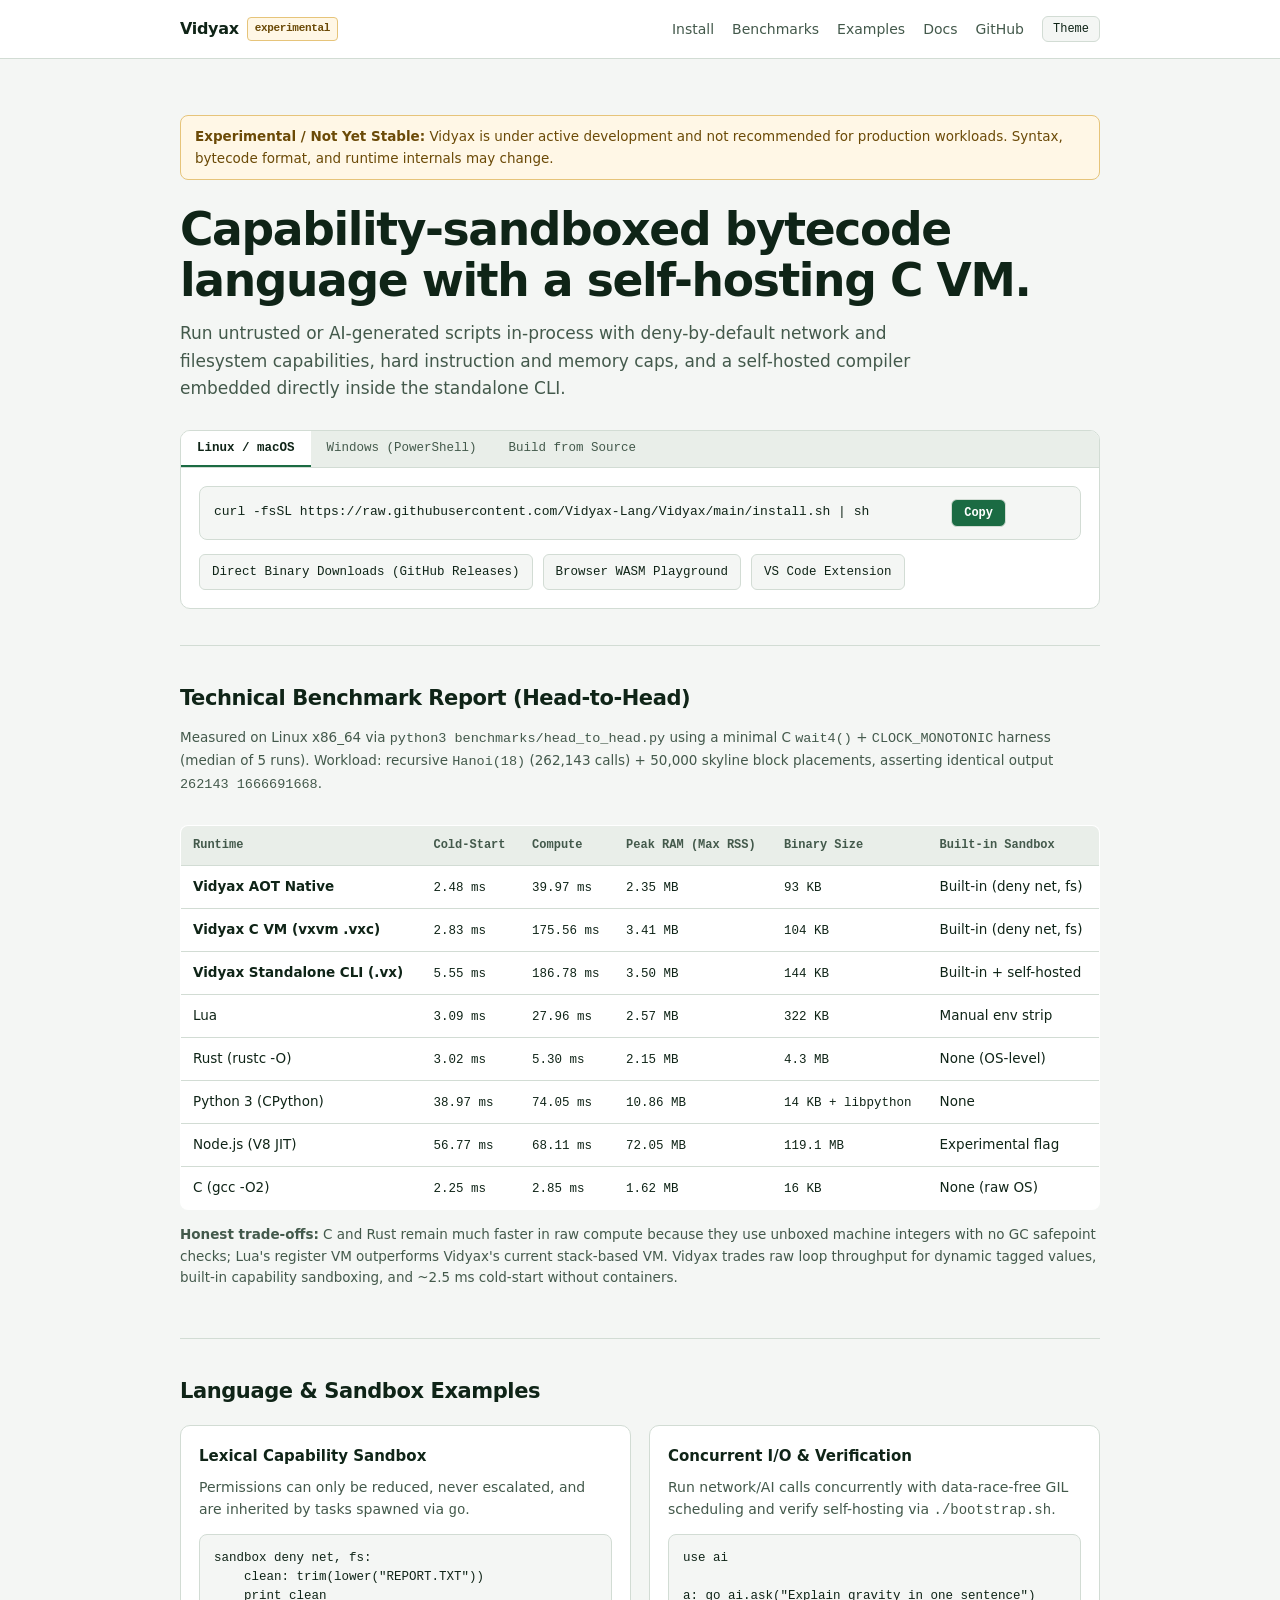
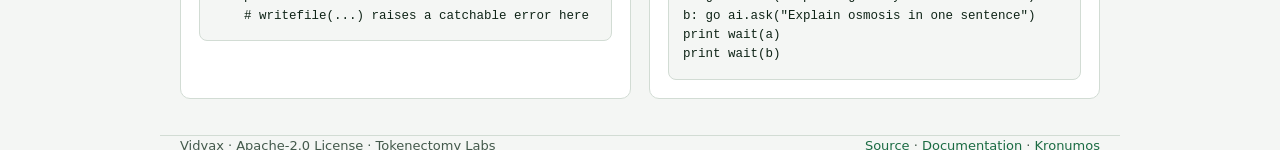
==== website/index.html @ e5c1e54c "feat(website,release): add standalone install scripts, release workflow, and official static website" ====
<!DOCTYPE html>
<html lang="en">
<head>
  <meta charset="utf-8" />
  <meta name="viewport" content="width=device-width, initial-scale=1" />
  <meta name="color-scheme" content="light dark" />
  <script>
    (function () {
      try {
        var saved = localStorage.getItem("vidyax-color-scheme");
        if (saved === "light" || saved === "dark") {
          document.querySelector('meta[name="color-scheme"]').content = saved;
        }
      } catch (e) {}
    })();
  </script>
  <title>Vidyax — Experimental Capability-Sandboxed Programming Language</title>
  <meta
    name="description"
    content="Vidyax is an experimental capability-sandboxed programming language with a self-hosting bytecode compiler and C virtual machine."
  />
  <style>
    :root {
      color-scheme: light dark;
      --bg: light-dark(#f4f6f4, #0c110e);
      --surface: light-dark(#ffffff, #131b16);
      --surface-alt: light-dark(#e9eee9, #19241d);
      --text: light-dark(#0f2417, #e7efe9);
      --muted: light-dark(#43594b, #9cb0a3);
      --border: light-dark(#d2dcd4, #25362b);
      --accent: light-dark(#1b6b43, #5bd694);
      --accent-fg: light-dark(#ffffff, #081c11);
      --warn-bg: light-dark(#fff7e6, #28200f);
      --warn-border: light-dark(#e6c47a, #695220);
      --warn-text: light-dark(#6b4a07, #f0cf85);
      --mono: ui-monospace, "JetBrains Mono", "SFMono-Regular", Menlo, Consolas, monospace;
      --sans: system-ui, -apple-system, BlinkMacSystemFont, "Segoe UI", Roboto, sans-serif;
    }

    :root:has(> head > meta[name="color-scheme"][content="dark"]) {
      color-scheme: dark;
    }

    :root:has(> head > meta[name="color-scheme"][content="light"]) {
      color-scheme: light;
    }

    * {
      box-sizing: border-box;
    }

    body {
      margin: 0;
      font-family: var(--sans);
      background: var(--bg);
      color: var(--text);
      line-height: 1.6;
      -webkit-font-smoothing: antialiased;
    }

    a {
      color: var(--accent);
      text-decoration: none;
    }

    a:hover {
      text-decoration: underline;
    }

    .wrap {
      max-width: 960px;
      margin: 0 auto;
      padding: 0 20px;
    }

    header {
      border-bottom: 1px solid var(--border);
      background: var(--surface);
      position: sticky;
      top: 0;
      z-index: 10;
    }

    .nav {
      display: flex;
      align-items: center;
      justify-content: space-between;
      height: 58px;
      gap: 16px;
    }

    .brand {
      font-weight: 700;
      font-size: 16px;
      letter-spacing: -0.02em;
      color: var(--text);
      display: flex;
      align-items: center;
      gap: 8px;
    }

    .tag {
      font-family: var(--mono);
      font-size: 11px;
      padding: 2px 7px;
      border-radius: 4px;
      background: var(--warn-bg);
      border: 1px solid var(--warn-border);
      color: var(--warn-text);
    }

    .nav-links {
      display: flex;
      align-items: center;
      gap: 18px;
      font-size: 14px;
    }

    .nav-links a {
      color: var(--muted);
    }

    .nav-links a:hover {
      color: var(--text);
      text-decoration: none;
    }

    .theme-btn {
      font-family: var(--mono);
      font-size: 12px;
      padding: 5px 10px;
      border-radius: 6px;
      border: 1px solid var(--border);
      background: var(--bg);
      color: var(--text);
      cursor: pointer;
    }

    .hero {
      padding: 56px 0 36px;
    }

    .notice {
      background: var(--warn-bg);
      border: 1px solid var(--warn-border);
      color: var(--warn-text);
      padding: 10px 14px;
      border-radius: 8px;
      font-size: 13.5px;
      margin-bottom: 24px;
    }

    h1 {
      margin: 0 0 14px;
      font-size: clamp(2rem, 4.5vw, 2.85rem);
      line-height: 1.12;
      letter-spacing: -0.03em;
    }

    .lead {
      font-size: 17px;
      color: var(--muted);
      max-width: 68ch;
      margin: 0 0 28px;
    }

    .install-card {
      background: var(--surface);
      border: 1px solid var(--border);
      border-radius: 10px;
      overflow: hidden;
    }

    .install-tabs {
      display: flex;
      border-bottom: 1px solid var(--border);
      background: var(--surface-alt);
      overflow-x: auto;
    }

    .install-tabs button {
      border: 0;
      background: transparent;
      color: var(--muted);
      font-family: var(--mono);
      font-size: 12.5px;
      padding: 10px 16px;
      cursor: pointer;
      border-bottom: 2px solid transparent;
    }

    .install-tabs button[aria-selected="true"] {
      color: var(--text);
      border-bottom-color: var(--accent);
      background: var(--surface);
      font-weight: 600;
    }

    .install-body {
      padding: 18px;
    }

    .cmd-row {
      display: flex;
      align-items: center;
      justify-content: space-between;
      gap: 12px;
      background: var(--bg);
      border: 1px solid var(--border);
      border-radius: 8px;
      padding: 12px 14px;
      font-family: var(--mono);
      font-size: 13px;
      overflow-x: auto;
    }

    .cmd-row code {
      white-space: nowrap;
    }

    .copy-wrap {
      display: inline-flex;
      align-items: center;
      gap: 8px;
      flex-shrink: 0;
    }

    .copy-btn {
      font-family: var(--mono);
      font-size: 12px;
      padding: 6px 12px;
      border-radius: 6px;
      border: 1px solid var(--border);
      background: var(--accent);
      color: var(--accent-fg);
      cursor: pointer;
      font-weight: 600;
    }

    .copy-status {
      font-family: var(--mono);
      font-size: 12px;
      color: var(--accent);
      min-width: 52px;
    }

    .dl-links {
      display: flex;
      flex-wrap: wrap;
      gap: 10px;
      margin-top: 14px;
      font-size: 13px;
    }

    .dl-btn {
      display: inline-flex;
      align-items: center;
      gap: 6px;
      padding: 7px 12px;
      border-radius: 6px;
      border: 1px solid var(--border);
      background: var(--bg);
      color: var(--text);
      font-family: var(--mono);
      font-size: 12.5px;
    }

    .dl-btn:hover {
      border-color: var(--accent);
      text-decoration: none;
    }

    section {
      padding: 36px 0;
      border-top: 1px solid var(--border);
    }

    h2 {
      margin: 0 0 12px;
      font-size: 21px;
      letter-spacing: -0.02em;
    }

    .grid-2 {
      display: grid;
      grid-template-columns: repeat(auto-fit, minmax(290px, 1fr));
      gap: 18px;
      margin-top: 16px;
    }

    .card {
      background: var(--surface);
      border: 1px solid var(--border);
      border-radius: 10px;
      padding: 18px;
    }

    .card h3 {
      margin: 0 0 8px;
      font-size: 15px;
    }

    .card p {
      margin: 0;
      font-size: 14px;
      color: var(--muted);
    }

    pre {
      margin: 12px 0 0;
      padding: 14px;
      background: var(--bg);
      border: 1px solid var(--border);
      border-radius: 8px;
      overflow-x: auto;
      font-family: var(--mono);
      font-size: 12.5px;
      line-height: 1.55;
    }

    table {
      width: 100%;
      border-collapse: collapse;
      margin-top: 16px;
      font-size: 13.5px;
      background: var(--surface);
      border: 1px solid var(--border);
      border-radius: 8px;
      overflow: hidden;
    }

    th, td {
      padding: 10px 12px;
      text-align: left;
      border-bottom: 1px solid var(--border);
    }

    th {
      background: var(--surface-alt);
      font-family: var(--mono);
      font-size: 12px;
      color: var(--muted);
    }

    td code {
      font-family: var(--mono);
      font-size: 12.5px;
    }

    .table-wrap {
      overflow-x: auto;
    }

    .notes {
      margin-top: 14px;
      font-size: 13.5px;
      color: var(--muted);
    }

    footer {
      border-top: 1px solid var(--border);
      padding: 28px 0 42px;
      font-size: 13px;
      color: var(--muted);
      display: flex;
      justify-content: space-between;
      flex-wrap: wrap;
      gap: 12px;
    }
  </style>
</head>
<body>
  <header>
    <div class="wrap nav">
      <div class="brand">
        <span>Vidyax</span>
        <span class="tag">experimental</span>
      </div>
      <nav class="nav-links" aria-label="Primary">
        <a href="#install">Install</a>
        <a href="#benchmarks">Benchmarks</a>
        <a href="#examples">Examples</a>
        <a href="https://vidyax-lang.github.io/Vidyax/">Docs</a>
        <a href="https://github.com/Vidyax-Lang/Vidyax">GitHub</a>
        <button type="button" class="theme-btn" id="theme-toggle">Theme</button>
      </nav>
    </div>
  </header>

  <main class="wrap">
    <section class="hero" id="install" style="border-top: 0;">
      <div class="notice">
        <strong>Experimental / Not Yet Stable:</strong> Vidyax is under active development and not recommended for production workloads. Syntax, bytecode format, and runtime internals may change.
      </div>

      <h1>Capability-sandboxed bytecode language with a self-hosting C VM.</h1>
      <p class="lead">
        Run untrusted or AI-generated scripts in-process with deny-by-default network and filesystem capabilities, hard instruction and memory caps, and a self-hosted compiler embedded directly inside the standalone CLI.
      </p>

      <div class="install-card">
        <div class="install-tabs" role="tablist" aria-label="Install method">
          <button type="button" role="tab" id="tab-unix" aria-selected="true" data-tab="unix">Linux / macOS</button>
          <button type="button" role="tab" id="tab-windows" aria-selected="false" data-tab="windows">Windows (PowerShell)</button>
          <button type="button" role="tab" id="tab-source" aria-selected="false" data-tab="source">Build from Source</button>
        </div>
        <div class="install-body">
          <div class="cmd-row">
            <code id="install-cmd">curl -fsSL https://raw.githubusercontent.com/Vidyax-Lang/Vidyax/main/install.sh | sh</code>
            <span class="copy-wrap">
              <button type="button" class="copy-btn" id="copy-btn">Copy</button>
              <span class="copy-status" role="status" id="copy-status"></span>
            </span>
          </div>

          <div class="dl-links">
            <a class="dl-btn" href="https://github.com/Vidyax-Lang/Vidyax/releases/latest">Direct Binary Downloads (GitHub Releases)</a>
            <a class="dl-btn" href="https://vidyax-lang.github.io/Vidyax/playground/">Browser WASM Playground</a>
            <a class="dl-btn" href="https://marketplace.visualstudio.com/items?itemName=nadev.vidyax">VS Code Extension</a>
          </div>
        </div>
      </div>
    </section>

    <section id="benchmarks">
      <h2>Technical Benchmark Report (Head-to-Head)</h2>
      <p class="notes" style="margin-top: 0;">
        Measured on Linux x86_64 via <code>python3 benchmarks/head_to_head.py</code> using a minimal C <code>wait4()</code> + <code>CLOCK_MONOTONIC</code> harness (median of 5 runs). Workload: recursive <code>Hanoi(18)</code> (262,143 calls) + 50,000 skyline block placements, asserting identical output <code>262143 1666691668</code>.
      </p>

      <div class="table-wrap">
        <table>
          <thead>
            <tr>
              <th>Runtime</th>
              <th>Cold-Start</th>
              <th>Compute</th>
              <th>Peak RAM (Max RSS)</th>
              <th>Binary Size</th>
              <th>Built-in Sandbox</th>
            </tr>
          </thead>
          <tbody>
            <tr>
              <td><strong>Vidyax AOT Native</strong></td>
              <td><code>2.48 ms</code></td>
              <td><code>39.97 ms</code></td>
              <td><code>2.35 MB</code></td>
              <td><code>93 KB</code></td>
              <td>Built-in (deny net, fs)</td>
            </tr>
            <tr>
              <td><strong>Vidyax C VM (vxvm .vxc)</strong></td>
              <td><code>2.83 ms</code></td>
              <td><code>175.56 ms</code></td>
              <td><code>3.41 MB</code></td>
              <td><code>104 KB</code></td>
              <td>Built-in (deny net, fs)</td>
            </tr>
            <tr>
              <td><strong>Vidyax Standalone CLI (.vx)</strong></td>
              <td><code>5.55 ms</code></td>
              <td><code>186.78 ms</code></td>
              <td><code>3.50 MB</code></td>
              <td><code>144 KB</code></td>
              <td>Built-in + self-hosted</td>
            </tr>
            <tr>
              <td>Lua</td>
              <td><code>3.09 ms</code></td>
              <td><code>27.96 ms</code></td>
              <td><code>2.57 MB</code></td>
              <td><code>322 KB</code></td>
              <td>Manual env strip</td>
            </tr>
            <tr>
              <td>Rust (rustc -O)</td>
              <td><code>3.02 ms</code></td>
              <td><code>5.30 ms</code></td>
              <td><code>2.15 MB</code></td>
              <td><code>4.3 MB</code></td>
              <td>None (OS-level)</td>
            </tr>
            <tr>
              <td>Python 3 (CPython)</td>
              <td><code>38.97 ms</code></td>
              <td><code>74.05 ms</code></td>
              <td><code>10.86 MB</code></td>
              <td><code>14 KB + libpython</code></td>
              <td>None</td>
            </tr>
            <tr>
              <td>Node.js (V8 JIT)</td>
              <td><code>56.77 ms</code></td>
              <td><code>68.11 ms</code></td>
              <td><code>72.05 MB</code></td>
              <td><code>119.1 MB</code></td>
              <td>Experimental flag</td>
            </tr>
            <tr>
              <td>C (gcc -O2)</td>
              <td><code>2.25 ms</code></td>
              <td><code>2.85 ms</code></td>
              <td><code>1.62 MB</code></td>
              <td><code>16 KB</code></td>
              <td>None (raw OS)</td>
            </tr>
          </tbody>
        </table>
      </div>

      <p class="notes">
        <strong>Honest trade-offs:</strong> C and Rust remain much faster in raw compute because they use unboxed machine integers with no GC safepoint checks; Lua's register VM outperforms Vidyax's current stack-based VM. Vidyax trades raw loop throughput for dynamic tagged values, built-in capability sandboxing, and ~2.5 ms cold-start without containers.
      </p>
    </section>

    <section id="examples">
      <h2>Language &amp; Sandbox Examples</h2>
      <div class="grid-2">
        <div class="card">
          <h3>Lexical Capability Sandbox</h3>
          <p>Permissions can only be reduced, never escalated, and are inherited by tasks spawned via <code>go</code>.</p>
          <pre><code>sandbox deny net, fs:
    clean: trim(lower("REPORT.TXT"))
    print clean
    # writefile(...) raises a catchable error here</code></pre>
        </div>

        <div class="card">
          <h3>Concurrent I/O &amp; Verification</h3>
          <p>Run network/AI calls concurrently with data-race-free GIL scheduling and verify self-hosting via <code>./bootstrap.sh</code>.</p>
          <pre><code>use ai

a: go ai.ask("Explain gravity in one sentence")
b: go ai.ask("Explain osmosis in one sentence")
print wait(a)
print wait(b)</code></pre>
        </div>
      </div>
    </section>
  </main>

  <footer class="wrap">
    <span>Vidyax · Apache-2.0 License · Tokenectomy Labs</span>
    <span>
      <a href="https://github.com/Vidyax-Lang/Vidyax">Source</a> ·
      <a href="https://vidyax-lang.github.io/Vidyax/">Documentation</a> ·
      <a href="https://kronumos.com/">Kronumos</a>
    </span>
  </footer>

  <script>
    (function () {
      var commands = {
        unix: "curl -fsSL https://raw.githubusercontent.com/Vidyax-Lang/Vidyax/main/install.sh | sh",
        windows: "irm https://raw.githubusercontent.com/Vidyax-Lang/Vidyax/main/install.ps1 | iex",
        source: "git clone https://github.com/Vidyax-Lang/Vidyax.git && cd Vidyax && make -C vm vxvm vidyax"
      };

      var cmdEl = document.getElementById("install-cmd");
      var tabs = document.querySelectorAll(".install-tabs button");
      var copyBtn = document.getElementById("copy-btn");
      var copyStatus = document.getElementById("copy-status");
      var copyCount = 0;

      function selectTab(key) {
        tabs.forEach(function (btn) {
          btn.setAttribute("aria-selected", String(btn.dataset.tab === key));
        });
        cmdEl.textContent = commands[key];
      }

      tabs.forEach(function (btn) {
        btn.addEventListener("click", function () {
          selectTab(btn.dataset.tab);
        });
      });

      if (navigator.userAgent && navigator.userAgent.indexOf("Windows") !== -1) {
        selectTab("windows");
      }

      copyBtn.addEventListener("click", function () {
        if (!navigator.clipboard) return;
        navigator.clipboard.writeText(cmdEl.textContent || "").then(function () {
          copyCount += 1;
          copyStatus.textContent = copyCount % 2 === 0 ? "Copied\u00A0" : "Copied";
          setTimeout(function () {
            copyStatus.textContent = "";
          }, 1800);
        });
      });

      var themeBtn = document.getElementById("theme-toggle");
      var meta = document.querySelector('meta[name="color-scheme"]');
      themeBtn.addEventListener("click", function () {
        var prefersDark = window.matchMedia("(prefers-color-scheme: dark)").matches;
        var current = meta.content === "dark" ? "dark" : meta.content === "light" ? "light" : (prefersDark ? "dark" : "light");
        var target = current === "dark" ? "light" : "dark";
        var matchesSystem = (target === "dark") === prefersDark;
        try {
          if (matchesSystem) {
            localStorage.removeItem("vidyax-color-scheme");
          } else {
            localStorage.setItem("vidyax-color-scheme", target);
          }
        } catch (e) {}
        meta.content = matchesSystem ? "light dark" : target;
      });
    })();
  </script>
</body>
</html>
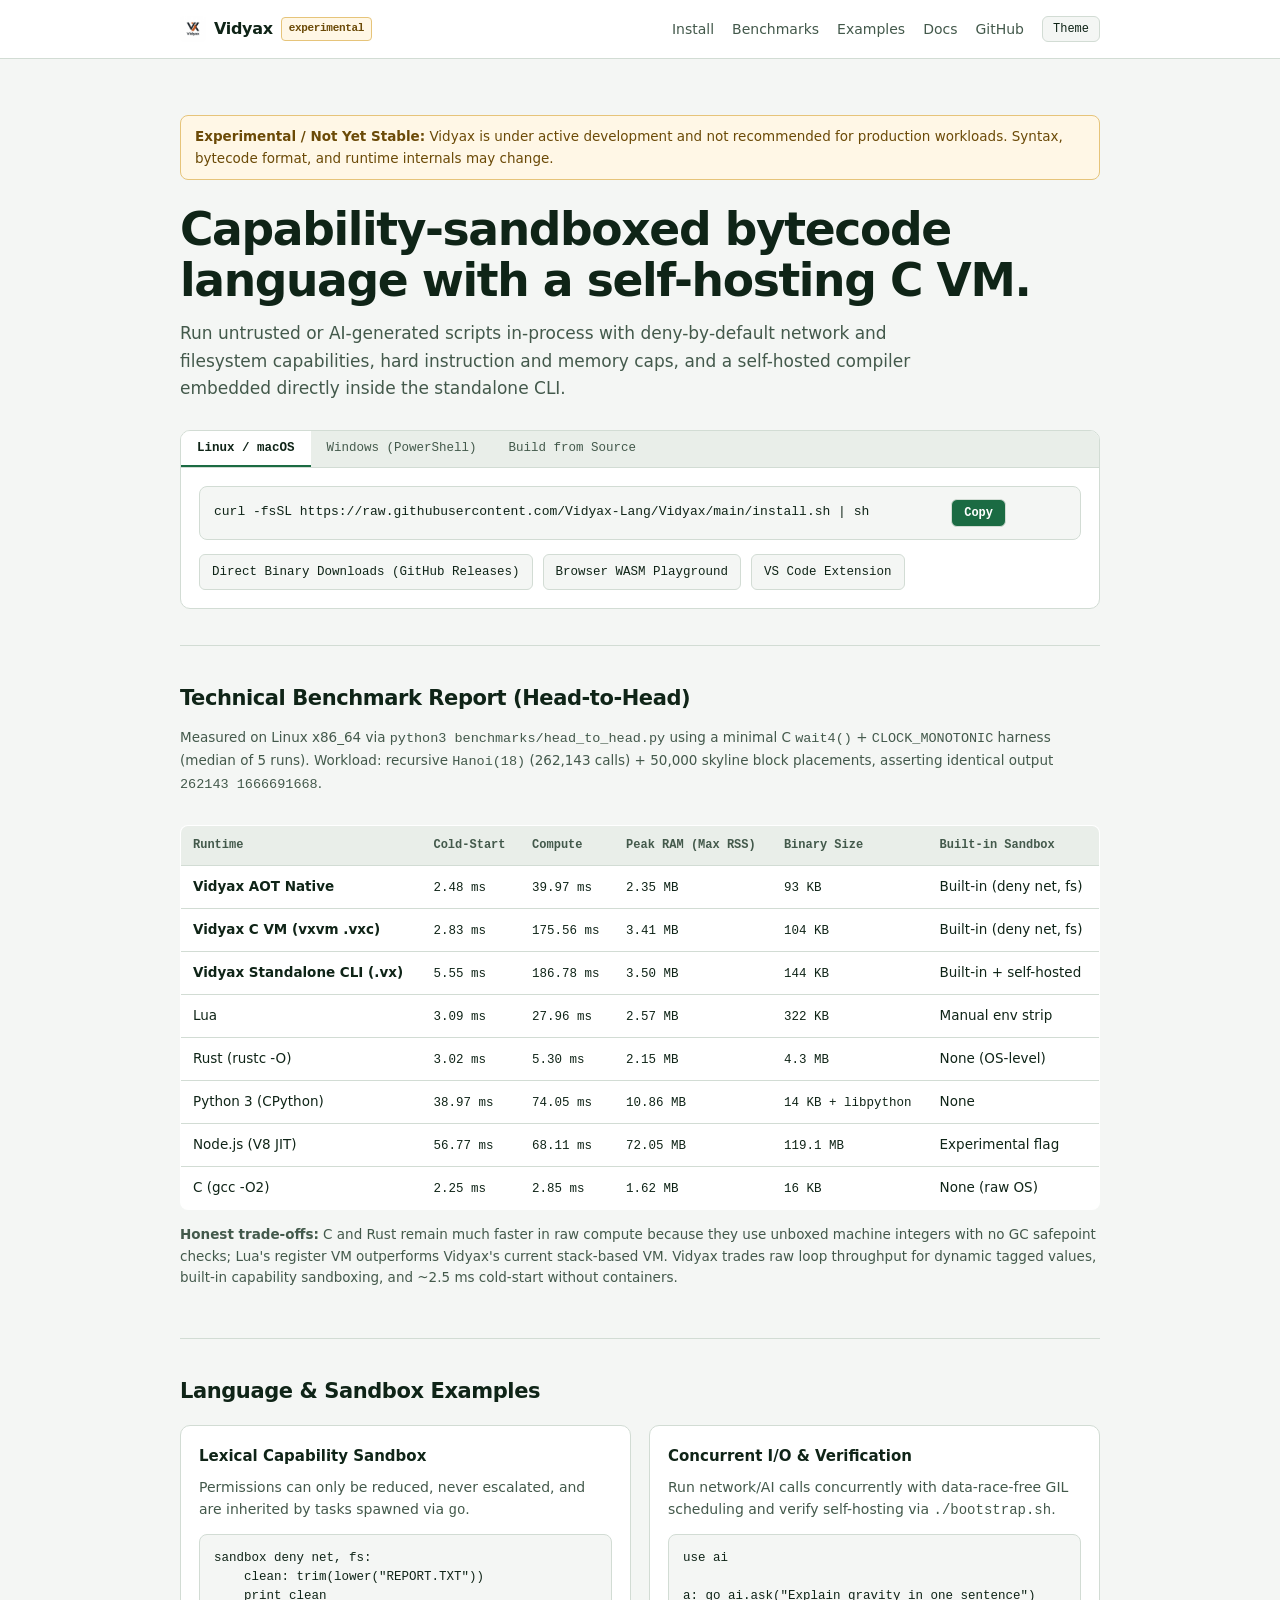
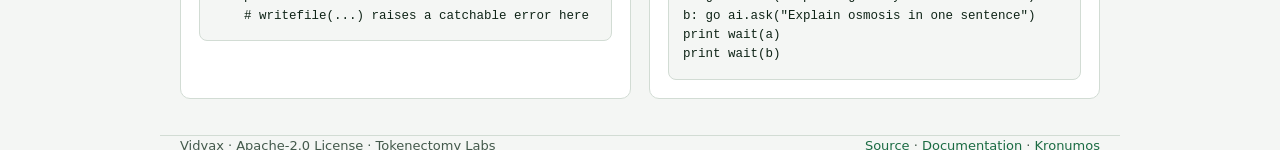
==== commit ef549972: "chore(website): add new VX logo to Vidyax website header" ====
--- a/website/index.html
+++ b/website/index.html
@@ -373,6 +373,7 @@
   <header>
     <div class="wrap nav">
       <div class="brand">
+        <img src="logo.png" alt="Vidyax logo" width="26" height="26" style="border-radius: 5px; display: block;" />
         <span>Vidyax</span>
         <span class="tag">experimental</span>
       </div>
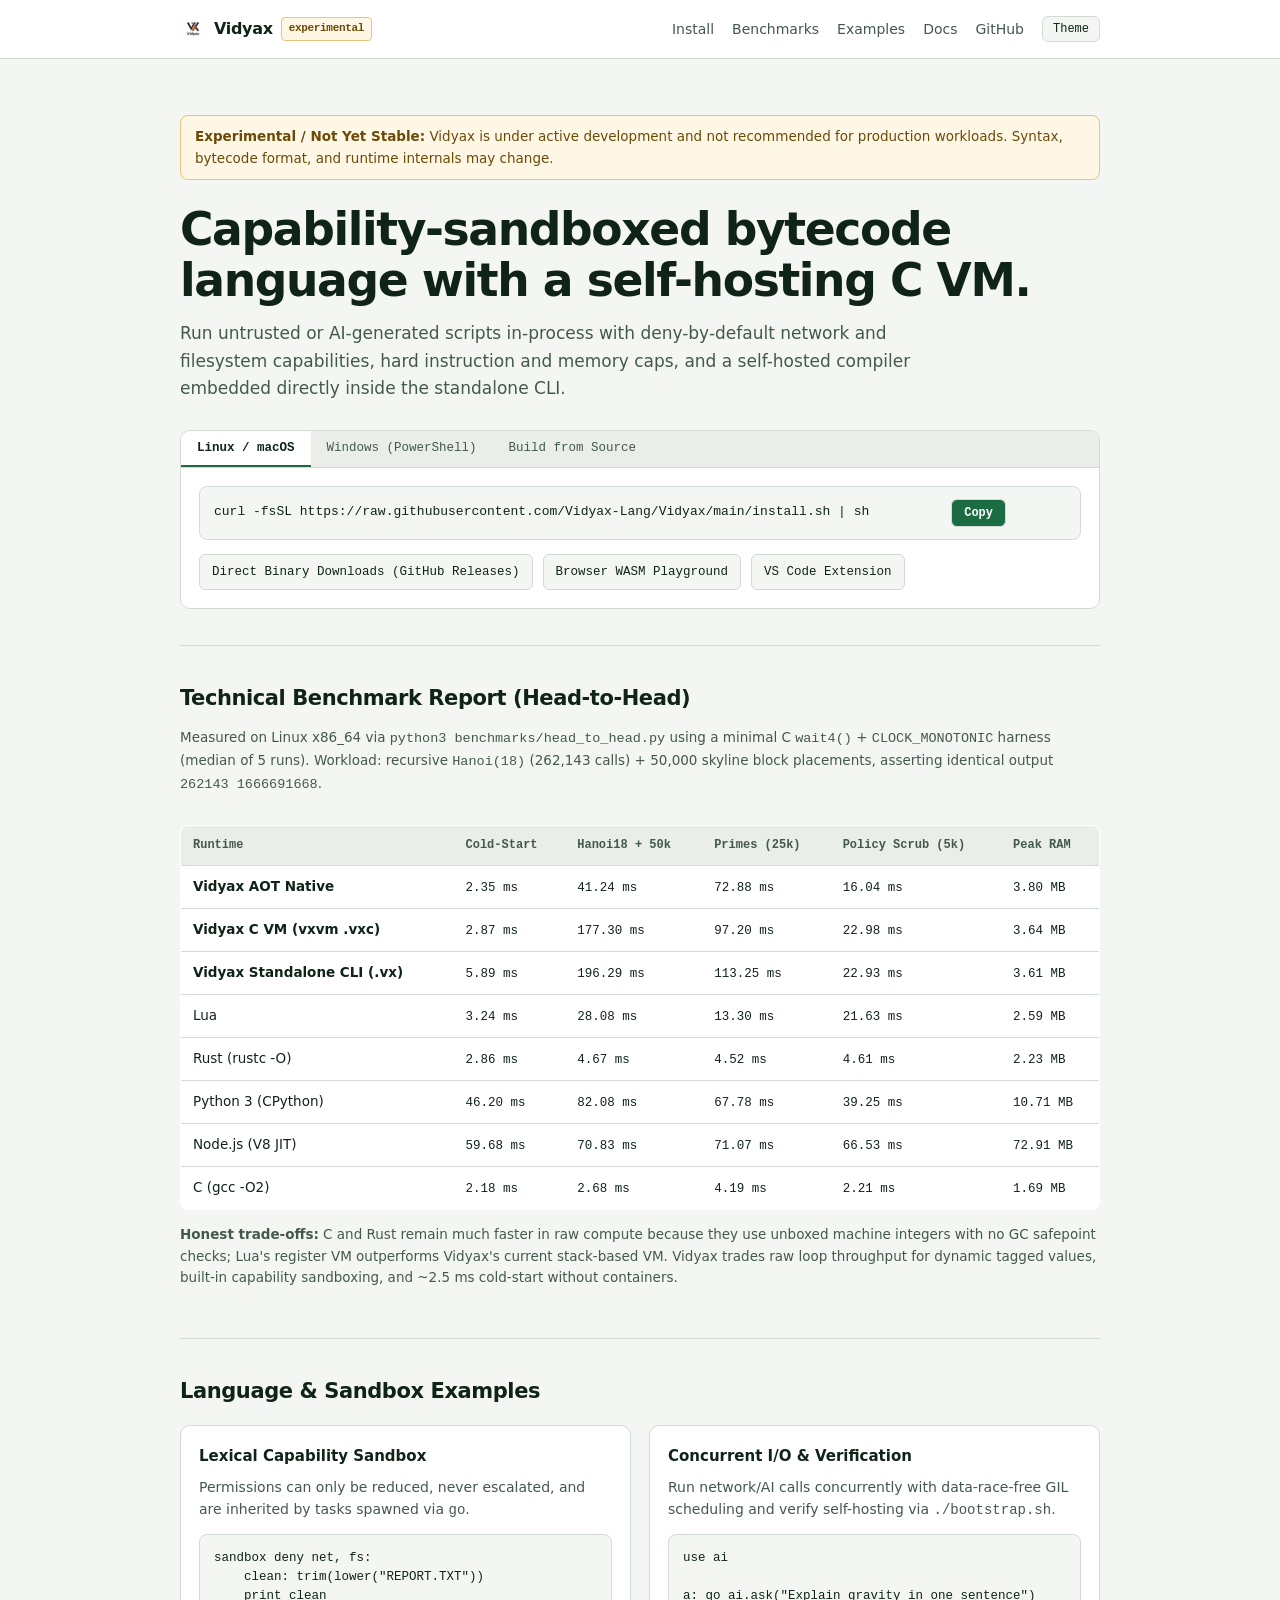
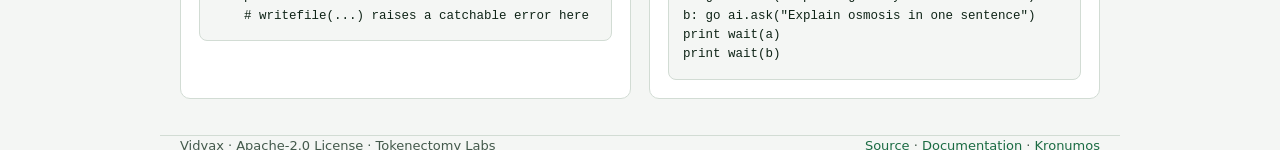
==== commit c612b38c: "bench: expand head-to-head suite to 4 workloads (cold-start, hanoi+skyline, primes, policy scrub)" ====
--- a/website/index.html
+++ b/website/index.html
@@ -435,76 +435,76 @@
             <tr>
               <th>Runtime</th>
               <th>Cold-Start</th>
-              <th>Compute</th>
-              <th>Peak RAM (Max RSS)</th>
-              <th>Binary Size</th>
-              <th>Built-in Sandbox</th>
+              <th>Hanoi18 + 50k</th>
+              <th>Primes (25k)</th>
+              <th>Policy Scrub (5k)</th>
+              <th>Peak RAM</th>
             </tr>
           </thead>
           <tbody>
             <tr>
               <td><strong>Vidyax AOT Native</strong></td>
-              <td><code>2.48 ms</code></td>
-              <td><code>39.97 ms</code></td>
-              <td><code>2.35 MB</code></td>
-              <td><code>93 KB</code></td>
-              <td>Built-in (deny net, fs)</td>
+              <td><code>2.35 ms</code></td>
+              <td><code>41.24 ms</code></td>
+              <td><code>72.88 ms</code></td>
+              <td><code>16.04 ms</code></td>
+              <td><code>3.80 MB</code></td>
             </tr>
             <tr>
               <td><strong>Vidyax C VM (vxvm .vxc)</strong></td>
-              <td><code>2.83 ms</code></td>
-              <td><code>175.56 ms</code></td>
-              <td><code>3.41 MB</code></td>
-              <td><code>104 KB</code></td>
-              <td>Built-in (deny net, fs)</td>
+              <td><code>2.87 ms</code></td>
+              <td><code>177.30 ms</code></td>
+              <td><code>97.20 ms</code></td>
+              <td><code>22.98 ms</code></td>
+              <td><code>3.64 MB</code></td>
             </tr>
             <tr>
               <td><strong>Vidyax Standalone CLI (.vx)</strong></td>
-              <td><code>5.55 ms</code></td>
-              <td><code>186.78 ms</code></td>
-              <td><code>3.50 MB</code></td>
-              <td><code>144 KB</code></td>
-              <td>Built-in + self-hosted</td>
+              <td><code>5.89 ms</code></td>
+              <td><code>196.29 ms</code></td>
+              <td><code>113.25 ms</code></td>
+              <td><code>22.93 ms</code></td>
+              <td><code>3.61 MB</code></td>
             </tr>
             <tr>
               <td>Lua</td>
-              <td><code>3.09 ms</code></td>
-              <td><code>27.96 ms</code></td>
-              <td><code>2.57 MB</code></td>
-              <td><code>322 KB</code></td>
-              <td>Manual env strip</td>
+              <td><code>3.24 ms</code></td>
+              <td><code>28.08 ms</code></td>
+              <td><code>13.30 ms</code></td>
+              <td><code>21.63 ms</code></td>
+              <td><code>2.59 MB</code></td>
             </tr>
             <tr>
               <td>Rust (rustc -O)</td>
-              <td><code>3.02 ms</code></td>
-              <td><code>5.30 ms</code></td>
-              <td><code>2.15 MB</code></td>
-              <td><code>4.3 MB</code></td>
-              <td>None (OS-level)</td>
+              <td><code>2.86 ms</code></td>
+              <td><code>4.67 ms</code></td>
+              <td><code>4.52 ms</code></td>
+              <td><code>4.61 ms</code></td>
+              <td><code>2.23 MB</code></td>
             </tr>
             <tr>
               <td>Python 3 (CPython)</td>
-              <td><code>38.97 ms</code></td>
-              <td><code>74.05 ms</code></td>
-              <td><code>10.86 MB</code></td>
-              <td><code>14 KB + libpython</code></td>
-              <td>None</td>
+              <td><code>46.20 ms</code></td>
+              <td><code>82.08 ms</code></td>
+              <td><code>67.78 ms</code></td>
+              <td><code>39.25 ms</code></td>
+              <td><code>10.71 MB</code></td>
             </tr>
             <tr>
               <td>Node.js (V8 JIT)</td>
-              <td><code>56.77 ms</code></td>
-              <td><code>68.11 ms</code></td>
-              <td><code>72.05 MB</code></td>
-              <td><code>119.1 MB</code></td>
-              <td>Experimental flag</td>
+              <td><code>59.68 ms</code></td>
+              <td><code>70.83 ms</code></td>
+              <td><code>71.07 ms</code></td>
+              <td><code>66.53 ms</code></td>
+              <td><code>72.91 MB</code></td>
             </tr>
             <tr>
               <td>C (gcc -O2)</td>
-              <td><code>2.25 ms</code></td>
-              <td><code>2.85 ms</code></td>
-              <td><code>1.62 MB</code></td>
-              <td><code>16 KB</code></td>
-              <td>None (raw OS)</td>
+              <td><code>2.18 ms</code></td>
+              <td><code>2.68 ms</code></td>
+              <td><code>4.19 ms</code></td>
+              <td><code>2.21 ms</code></td>
+              <td><code>1.69 MB</code></td>
             </tr>
           </tbody>
         </table>
